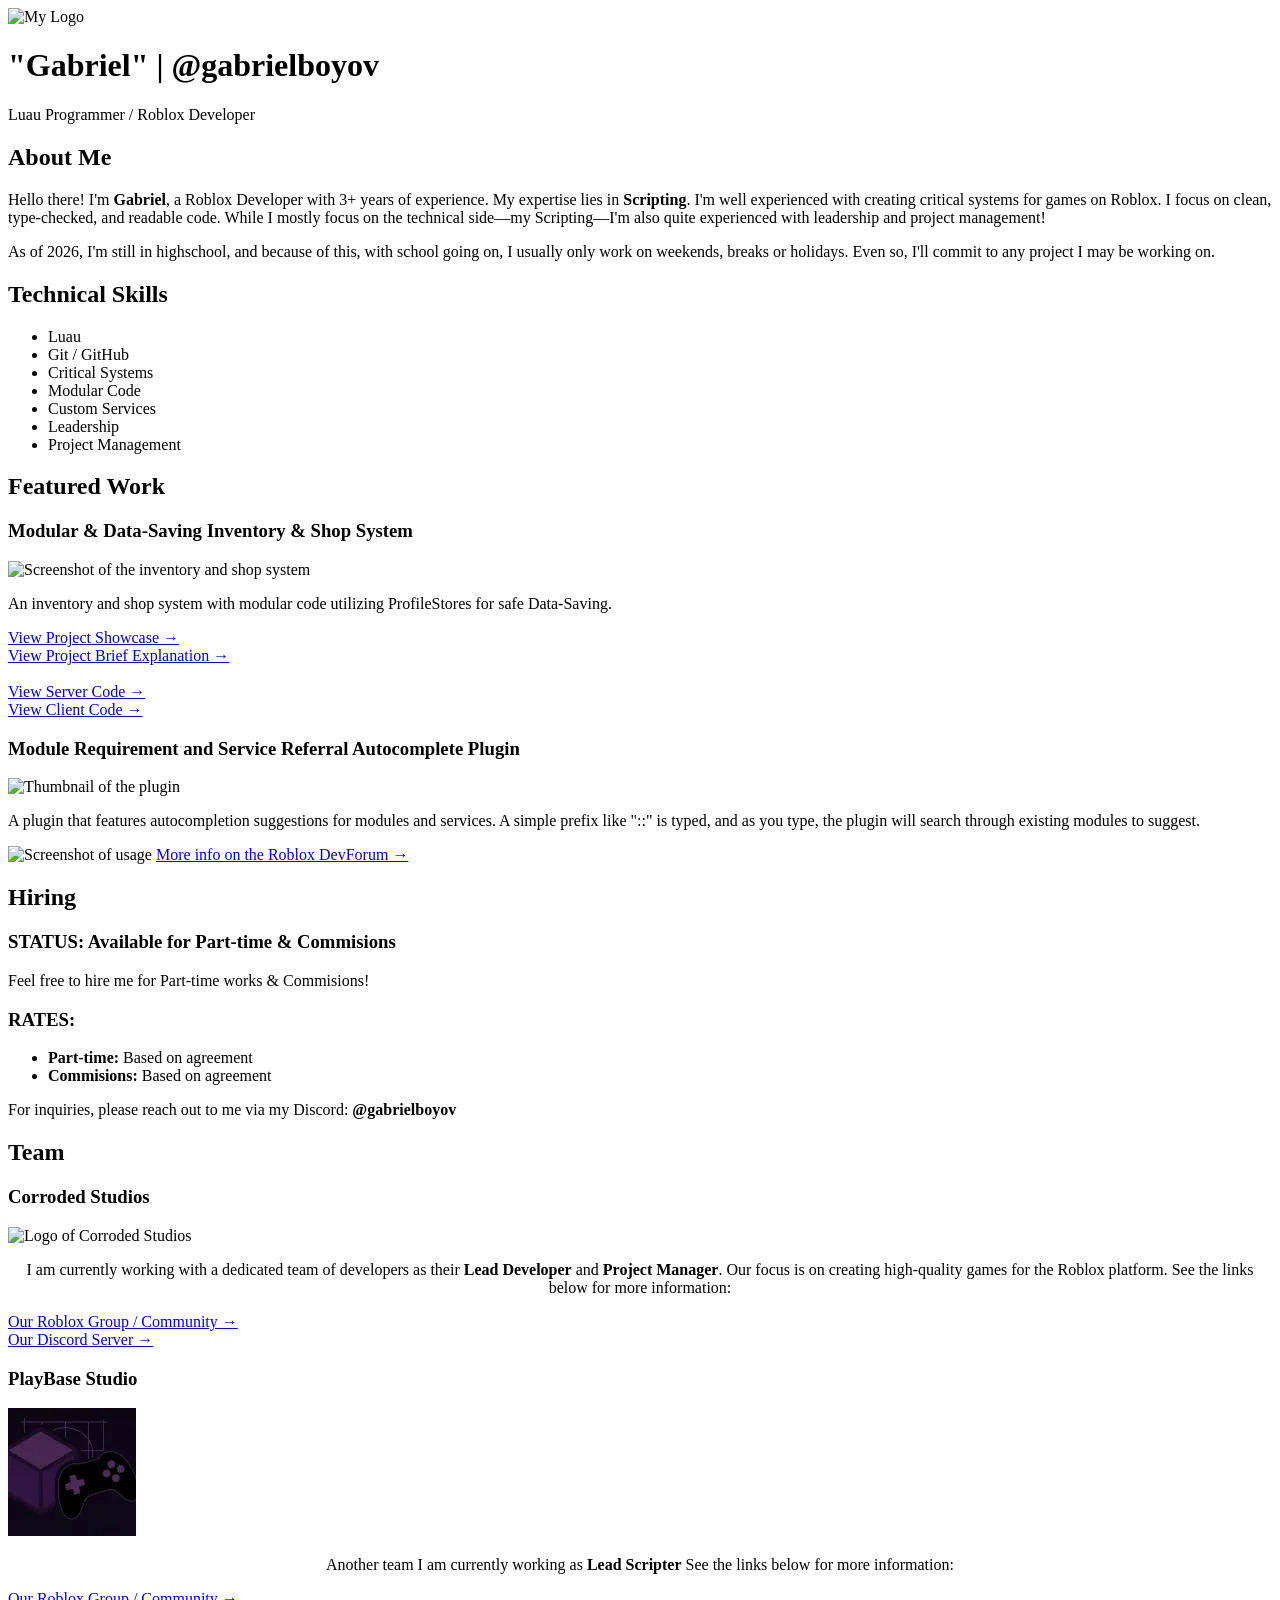
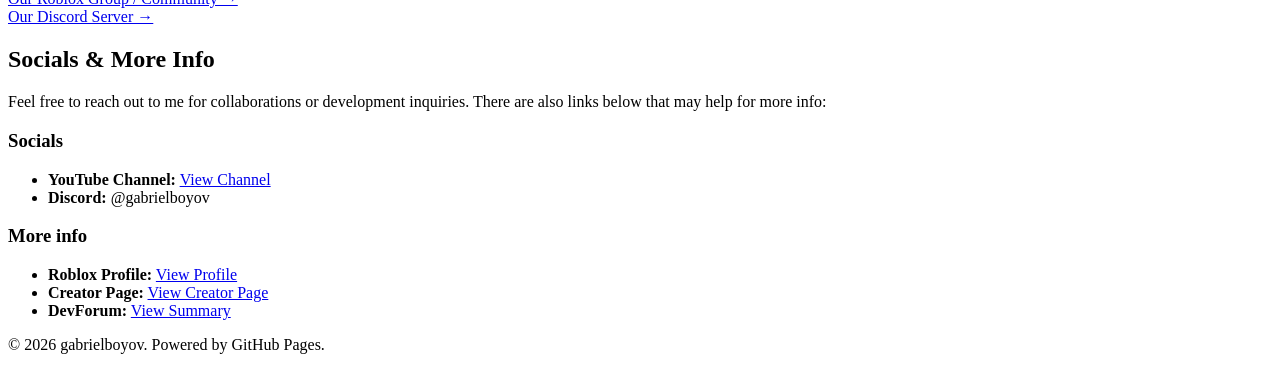
==== index.html @ 378a553a "New team" ====
<!DOCTYPE html>
<html lang="en">
<head>
    <meta charset="UTF-8">
    <meta name="viewport" content="width=device-width, initial-scale=1.0">
    <title>gabrielboyov's Developer Portfolio</title>
    <link rel="stylesheet" href="style.css">
</head>
<body>

    <div class="container">
        <!-- Header Section -->
        <header>
            <img src="images/profilelogo.png" alt="My Logo" class="profile-logo">
            <h1>"Gabriel" | @gabrielboyov</h1>
            <p class="subtitle">Luau Programmer / Roblox Developer</p>
        </header>

        <!-- About Me Section -->
        <section id="about">
            <h2>About Me</h2>
            <p>
                Hello there! I'm <strong>Gabriel</strong>, a Roblox Developer with 3+ years
                of experience. My expertise lies in <strong>Scripting</strong>.
                I'm well experienced with creating critical systems for games on Roblox.
                I focus on clean, type-checked, and readable code. While I mostly focus on the
                technical side—my Scripting—I'm also quite experienced with leadership and
                project management!
            </p>
            <p>
                As of 2026, I'm still in highschool, and because of this, with school going on,
                I usually only work on weekends, breaks or holidays. Even so, I'll commit to any 
                project I may be working on.
            </p>
        </section>

        <!-- Skills Section -->
        <section id="skills">
            <h2>Technical Skills</h2>
            <ul class="skills-list">
                <li>Luau</li>
                <li>Git / GitHub</li>
                <li>Critical Systems</li>
                <li>Modular Code</li>
                <li>Custom Services</li>
                <li>Leadership</li>
                <li>Project Management</li>
            </ul>
        </section>

        <!-- Projects Section -->
        <section id="projects">
            <h2>Featured Work</h2>
            
            <div class="project-card">
                <h3>Modular & Data-Saving Inventory & Shop System</h3>
                <img src="images/project2.png" alt="Screenshot of the inventory and shop system" class="project-image">
                <p>An inventory and shop system with modular code utilizing ProfileStores for safe Data-Saving.</p>
                <a href="https://youtu.be/FL3kBiUuoMg" target="_blank">View Project Showcase →</a><br>
                <a href="https://youtu.be/CKFPhoPI3eU" target="_blank">View Project Brief Explanation →</a><br>
                <br>
                <a href="https://gist.github.com/Gyuu-119/2e256209300c091019c51a81d0d12360" target="_blank">View Server Code →</a><br>
                <a href="https://gist.github.com/Gyuu-119/308173946a6beb6a1565888b86ee616d" target="_blank">View Client Code →</a>
            </div>

            <div class="project-card">
                <h3>Module Requirement and Service Referral Autocomplete Plugin</h3>
                <img src="images/project1.png" alt="Thumbnail of the plugin" class="project-image">
                <p>A plugin that features autocompletion suggestions for modules and services. A simple prefix like "::" is typed, and as you type, the plugin will search through existing modules to suggest.</p>
                <img src="images/project1a.png" alt="Screenshot of usage" class="project-image">
                <a href="https://devforum.roblox.com/t/require-autocomplete-a-module-and-service-referral-autocomplete-plugin/4621627" target="_blank">More info on the Roblox DevForum →</a>
            </div>
        </section>

        <!-- Hiring Section-->
        <section id="hiring" class="hiring">
            <h2>Hiring</h2>
            <h3 class="hire-status">STATUS: Available for Part-time & Commisions</h3>
            <p>
               Feel free to hire me for Part-time works & Commisions!
            </p>
            <h3 class="hire-status">RATES:</h3>
            <ul>
                <li><strong>Part-time:</strong> Based on agreement</li>
                <li><strong>Commisions:</strong> Based on agreement</li>
            </ul>
             <p>
                For inquiries, please reach out to me via my Discord: <strong>@gabrielboyov</strong>
            </p>
        </section>

        <!-- Team Section-->
        <section id="team">
            <h2>Team</h2>
            <h3 class="team-title">Corroded Studios</h3>
            <img src="images/teamlogo.jpg" alt="Logo of Corroded Studios" class="team-logo">
            <p style="text-align: center;">
                I am currently working with a dedicated team of developers as their 
                <strong>Lead Developer</strong> and <strong>Project Manager</strong>.
                Our focus is on creating high-quality games for the Roblox platform.
                See the links below for more information:
            </p>
            <a href="https://www.roblox.com/communities/275804236/Corroded-Studios" target="_blank">Our Roblox Group / Community →</a><br>
            <a href="https://discord.gg/fhT7tpjUdn" target="_blank">Our Discord Server →</a>

            <h3 class="team-title">PlayBase Studio</h3>
            <img src="images/teamlogo1.jpeg" alt="Logo of Corroded Studios" class="team-logo">
            <p style="text-align: center;">
                Another team I am currently working as
                <strong>Lead Scripter</strong>  See the links below for more information:
            </p>
            <a href="https://www.roblox.com/communities/35924038/PlayBase-Development#!/about" target="_blank">Our Roblox Group / Community →</a><br>
            <a href="https://discord.gg/pjjsSjXkNP" target="_blank">Our Discord Server →</a>
        </section>

        <!-- Contact Section -->
        <section id="contact">
            <h2>Socials & More Info</h2>
            <p>Feel free to reach out to me for collaborations or development inquiries. There are also links below that may help for more info:</p>
           
           <h3>Socials</h3>

            <ul>
                <li><strong>YouTube Channel:</strong> <a href="https://www.youtube.com/@gabrielboyov" target="_blank">View Channel</a></li>
                <li><strong>Discord:</strong> @gabrielboyov</li>
            </ul>

            <h3>More info</h3>

            <ul>
                <li><strong>Roblox Profile:</strong> <a href="https://www.roblox.com/users/1255755596/profile" target="_blank">View Profile</a></li>
                <li><strong>Creator Page:</strong> <a href="https://create.roblox.com/talent/creators/1255755596" target="_blank">View Creator Page</a></li>
                <li><strong>DevForum:</strong> <a href="https://devforum.roblox.com/u/gabrielboyov/summary" target="_blank">View Summary</a></li>
             </ul>
        </section>

        <!-- Footer -->
        <footer>
            <p>&copy; 2026 gabrielboyov. Powered by GitHub Pages.</p>
        </footer>
    </div>

</body>
</html>
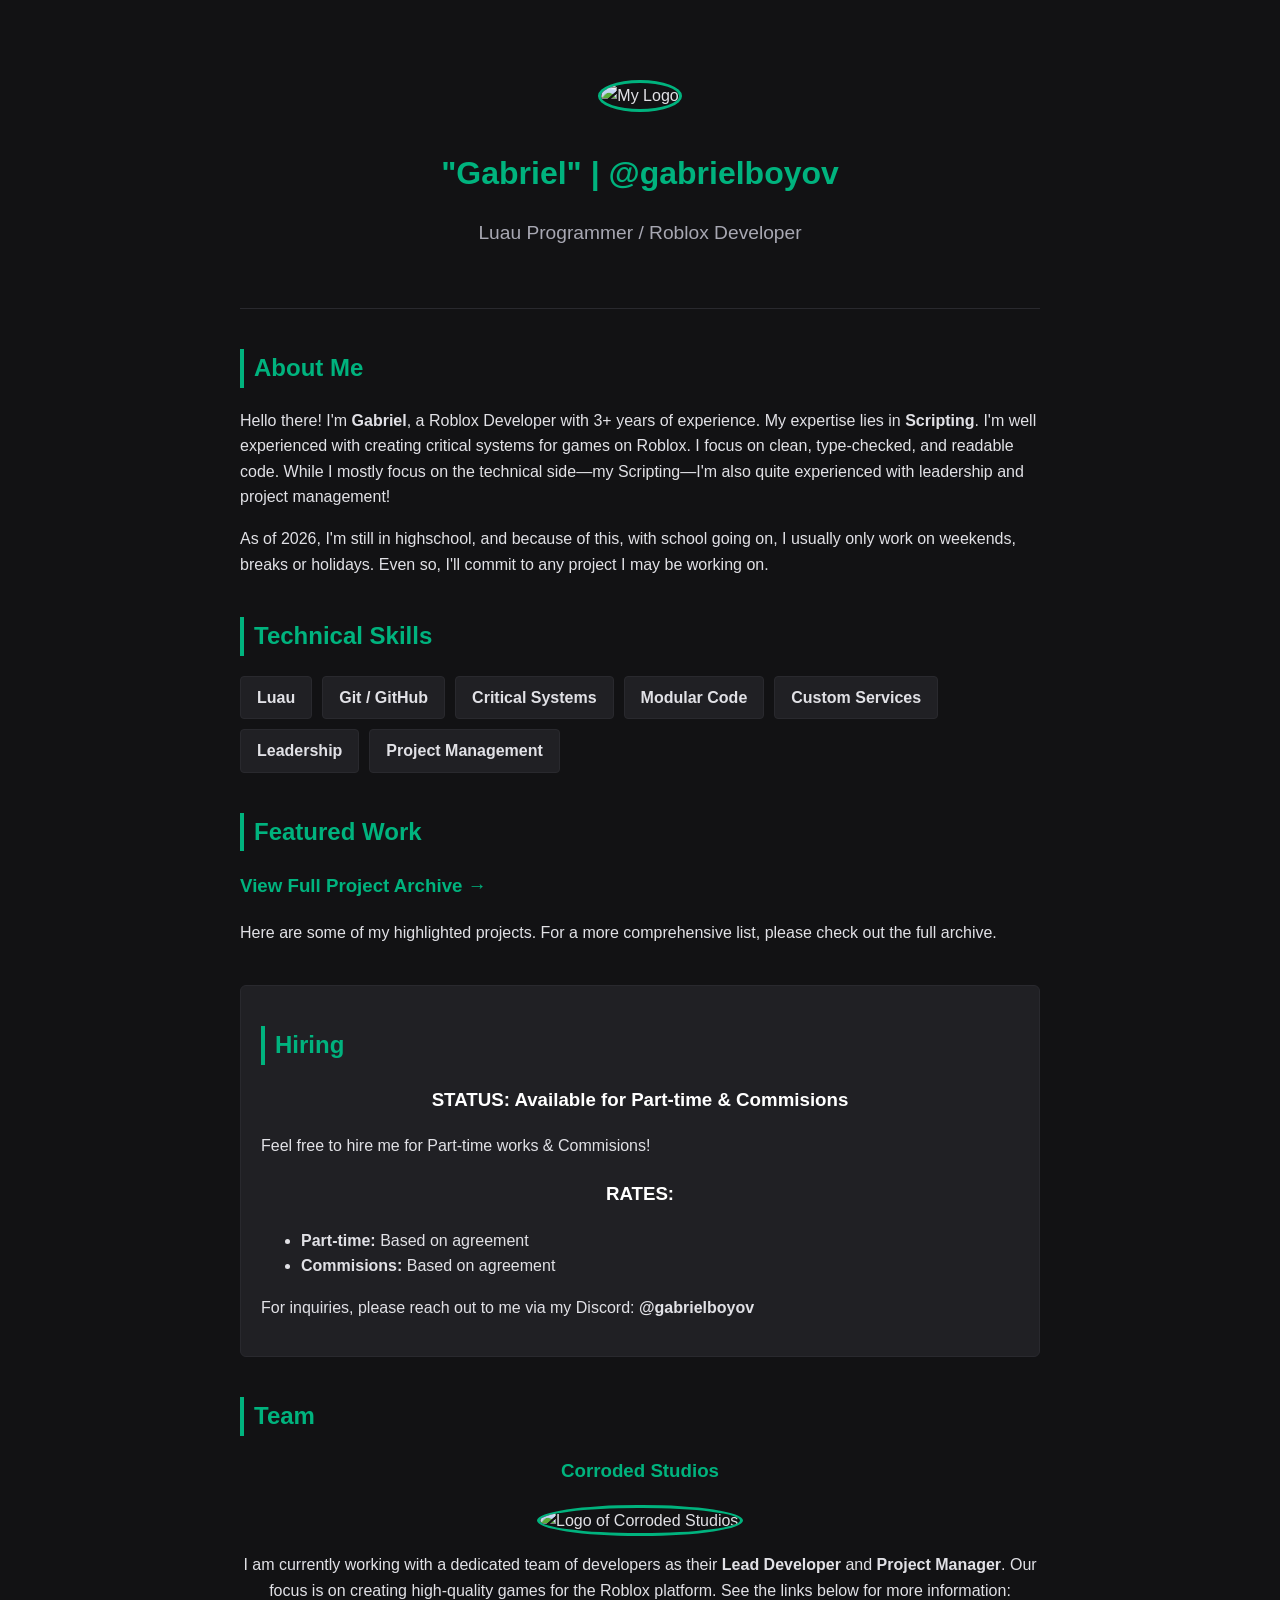
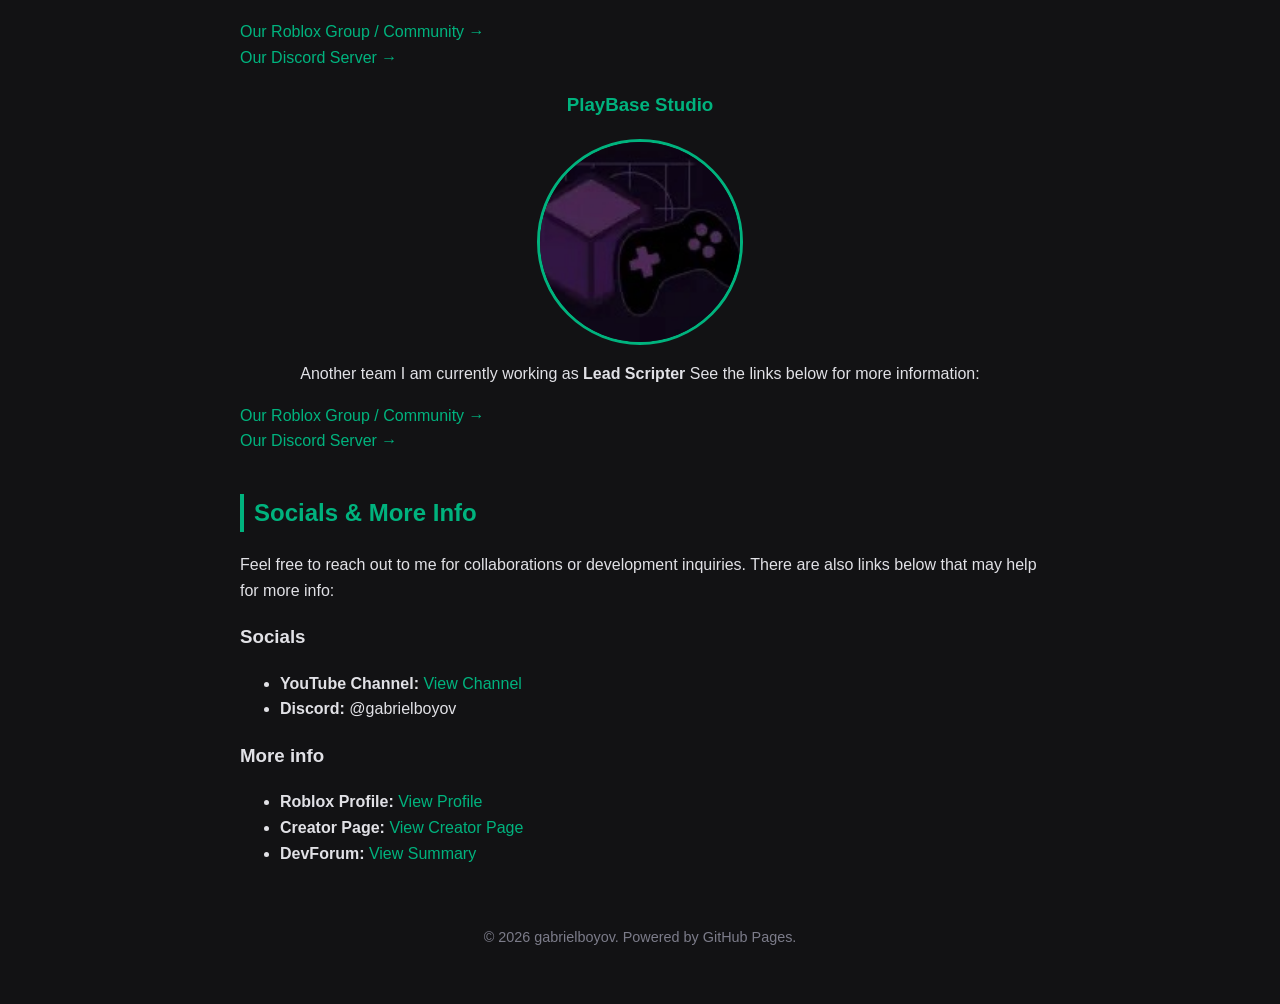
==== commit 31d1ebd9: "Projects Page" ====
--- a/index.html
+++ b/index.html
@@ -4,7 +4,8 @@
     <meta charset="UTF-8">
     <meta name="viewport" content="width=device-width, initial-scale=1.0">
     <title>gabrielboyov's Developer Portfolio</title>
-    <link rel="stylesheet" href="style.css">
+    <link rel="stylesheet" href="styles/base.css">
+    <link rel="stylesheet" href="styles/main.css">
 </head>
 <body>
 
@@ -51,25 +52,9 @@
         <!-- Projects Section -->
         <section id="projects">
             <h2>Featured Work</h2>
-            
-            <div class="project-card">
-                <h3>Modular & Data-Saving Inventory & Shop System</h3>
-                <img src="images/project2.png" alt="Screenshot of the inventory and shop system" class="project-image">
-                <p>An inventory and shop system with modular code utilizing ProfileStores for safe Data-Saving.</p>
-                <a href="https://youtu.be/FL3kBiUuoMg" target="_blank">View Project Showcase →</a><br>
-                <a href="https://youtu.be/CKFPhoPI3eU" target="_blank">View Project Brief Explanation →</a><br>
-                <br>
-                <a href="https://gist.github.com/Gyuu-119/2e256209300c091019c51a81d0d12360" target="_blank">View Server Code →</a><br>
-                <a href="https://gist.github.com/Gyuu-119/308173946a6beb6a1565888b86ee616d" target="_blank">View Client Code →</a>
-            </div>
 
-            <div class="project-card">
-                <h3>Module Requirement and Service Referral Autocomplete Plugin</h3>
-                <img src="images/project1.png" alt="Thumbnail of the plugin" class="project-image">
-                <p>A plugin that features autocompletion suggestions for modules and services. A simple prefix like "::" is typed, and as you type, the plugin will search through existing modules to suggest.</p>
-                <img src="images/project1a.png" alt="Screenshot of usage" class="project-image">
-                <a href="https://devforum.roblox.com/t/require-autocomplete-a-module-and-service-referral-autocomplete-plugin/4621627" target="_blank">More info on the Roblox DevForum →</a>
-            </div>
+            <h3><a href="projects.html">View Full Project Archive →</a></h3>
+            <p>Here are some of my highlighted projects. For a more comprehensive list, please check out the full archive.</p>
         </section>
 
         <!-- Hiring Section-->
--- a/styles/base.css
+++ b/styles/base.css
@@ -0,0 +1,74 @@
+/* ==========================================================================
+   BASE STYLESHEET COMMON FOR ALL PAGES
+   ========================================================================== */
+
+/* =========
+   ELEMENTS
+   ========= */
+
+body {
+    font-family: 'Segoe UI', Tahoma, Geneva, Verdana, sans-serif;
+    background-color: #121214;
+    color: #e1e1e6;
+    margin: 0;
+    padding: 0;
+    line-height: 1.6;
+}
+
+header {
+    text-align: center;
+    padding: 40px 0;
+    border-bottom: 1px solid #29292e;
+}
+
+h1 {
+    color: #00b37e; /* Sleek green accent */
+    margin-bottom: 10px;
+}
+
+h2 {
+    color: #00b37e;
+    border-left: 4px solid #00b37e;
+    padding-left: 10px;
+    margin-bottom: 20px;
+}
+
+a {
+    color: #00b37e;
+    text-decoration: none;
+}
+
+section {
+    margin: 40px 0;
+}
+
+
+footer {
+    text-align: center;
+    margin-top: 60px;
+    color: #7c7c8a;
+    font-size: 0.9rem;
+}
+
+/* =========
+   CLASSES
+   ========= */
+
+.container {
+    max-width: 800px;
+    margin: 0 auto;
+    padding: 40px 20px;
+}
+
+.subtitle {
+    color: #a8a8b3;
+    font-size: 1.2rem;
+}
+
+/* =========
+   STATES
+   ========= */
+
+a:hover {
+    text-decoration: underline;
+}
--- a/styles/main.css
+++ b/styles/main.css
@@ -0,0 +1,86 @@
+.skills-list {
+    display: flex;
+    flex-wrap: wrap;
+    gap: 10px;
+    list-style: none;
+    padding: 0;
+}
+
+.skills-list li {
+    background-color: #202024;
+    padding: 8px 16px;
+    border-radius: 4px;
+    font-weight: bold;
+    border: 1px solid #29292e;
+}
+
+.project-card {
+    background-color: #202024;
+    border: 1px solid #29292e;
+    padding: 20px;
+    border-radius: 6px;
+    margin-bottom: 20px;
+}
+
+.project-card h3 {
+    margin-top: 0;
+    color: #ffffff;
+}
+
+.project-image {
+    width: 100%;
+    max-height: 350px;
+    object-fit: cover;
+    border-radius: 4px;
+    margin-bottom: 15px;
+}
+
+.hire-status {
+    text-align: center;
+    color: #ffffff;
+    margin-top: 20px;
+}
+
+.hiring {
+    background-color: #202024;
+    border: 1px solid #29292e;
+    padding: 20px;
+    border-radius: 6px;
+    margin-bottom: 20px;
+}
+
+.team-logo {
+    display: block;
+    margin-left: auto;
+    margin-right: auto;
+
+    width: 25%;
+    height: auto;
+    object-fit: cover;
+    border-radius: 50%;
+    border: 3px solid #00b37e;
+    margin-bottom: 15px;
+}
+
+.team-title {
+    text-align: center;
+    color: #00b37e;
+    margin-top: 20px;
+}
+
+.profile-logo {
+    width: 120px;          /* Controls how wide the logo is */
+    height: 120px;         /* Keeps it a perfect square so it rounds evenly */
+    object-fit: cover;     /* Prevents your image from stretching out of shape */
+    border-radius: 50%;    /* Turns the square image into a perfect circle */
+    border: 3px solid #00b37e; /* Adds a clean border matching your accent color */
+    margin-bottom: 15px;   /* Pushes your name down slightly so it's not crowded */
+}
+
+.video-embed {
+    margin-top: 20px;
+    margin-bottom: 20px;
+    margin-left: auto;
+    margin-right: auto;
+    display: block;
+}
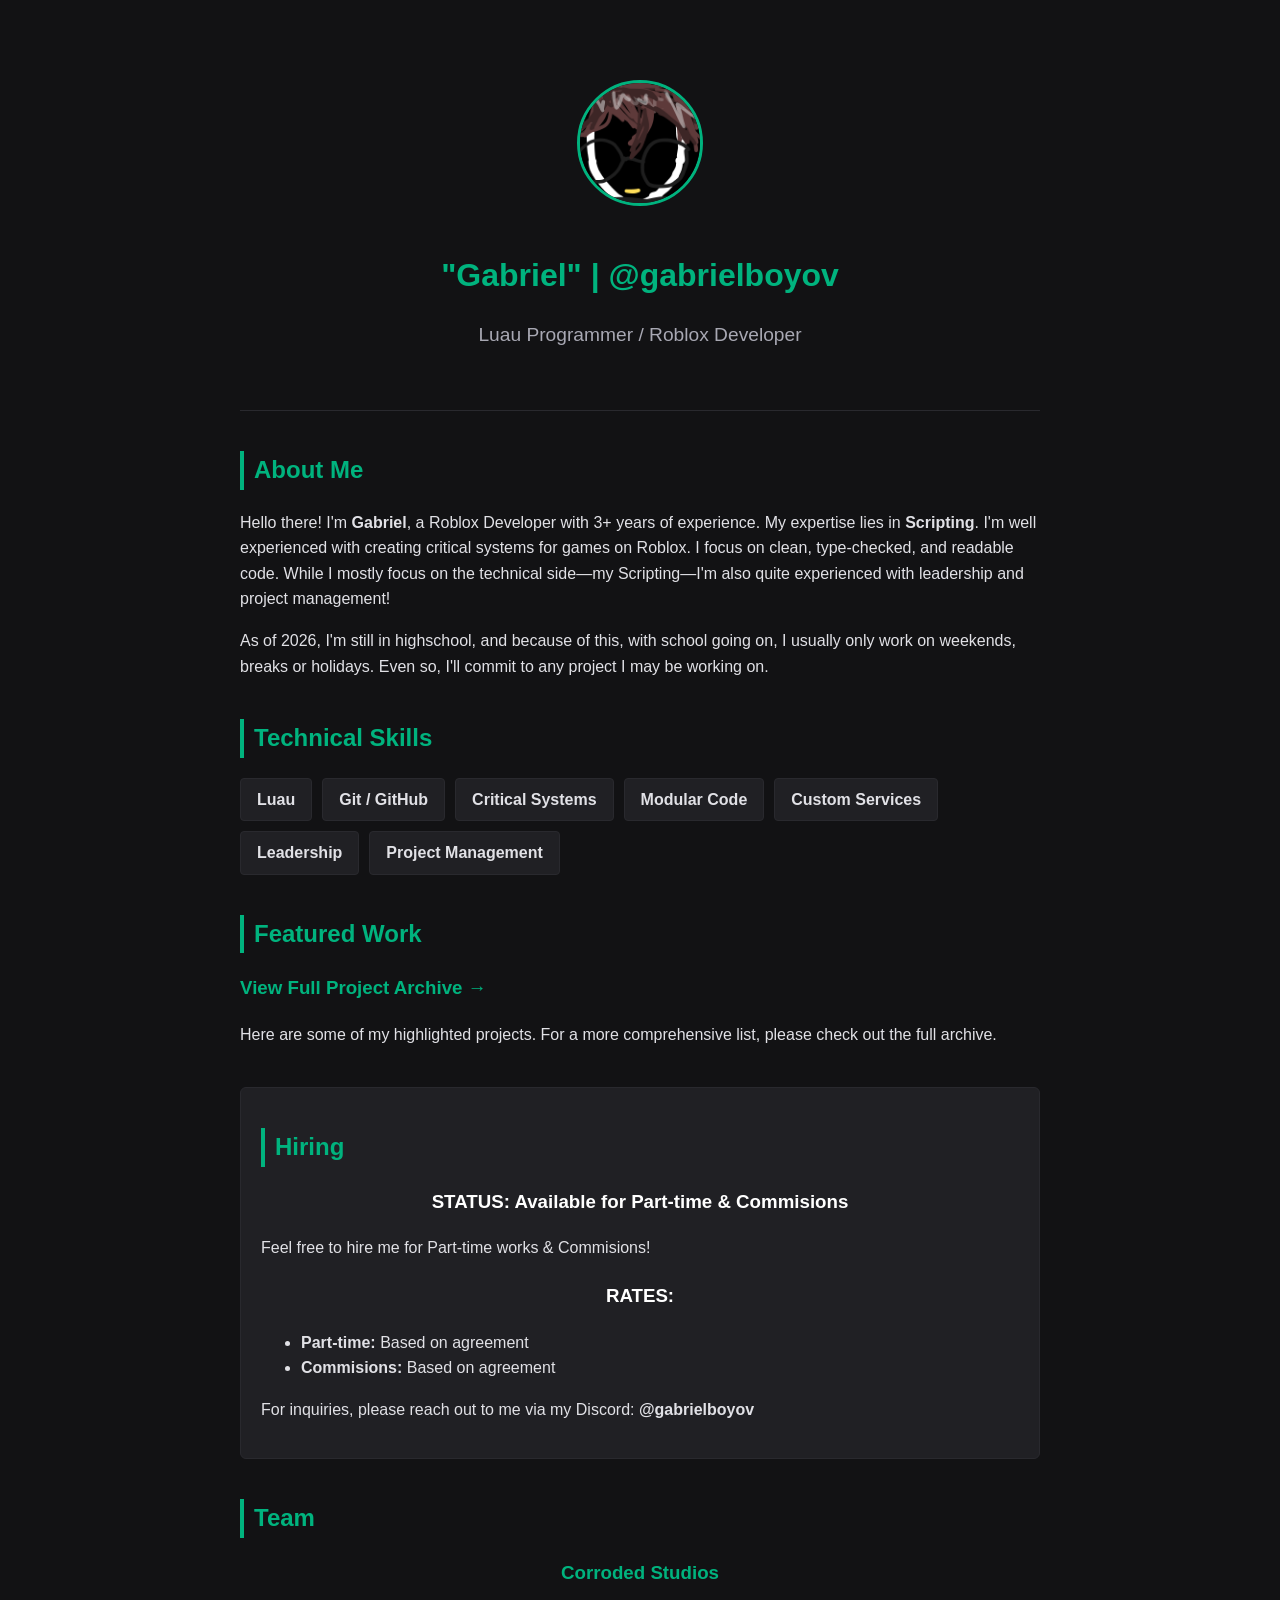
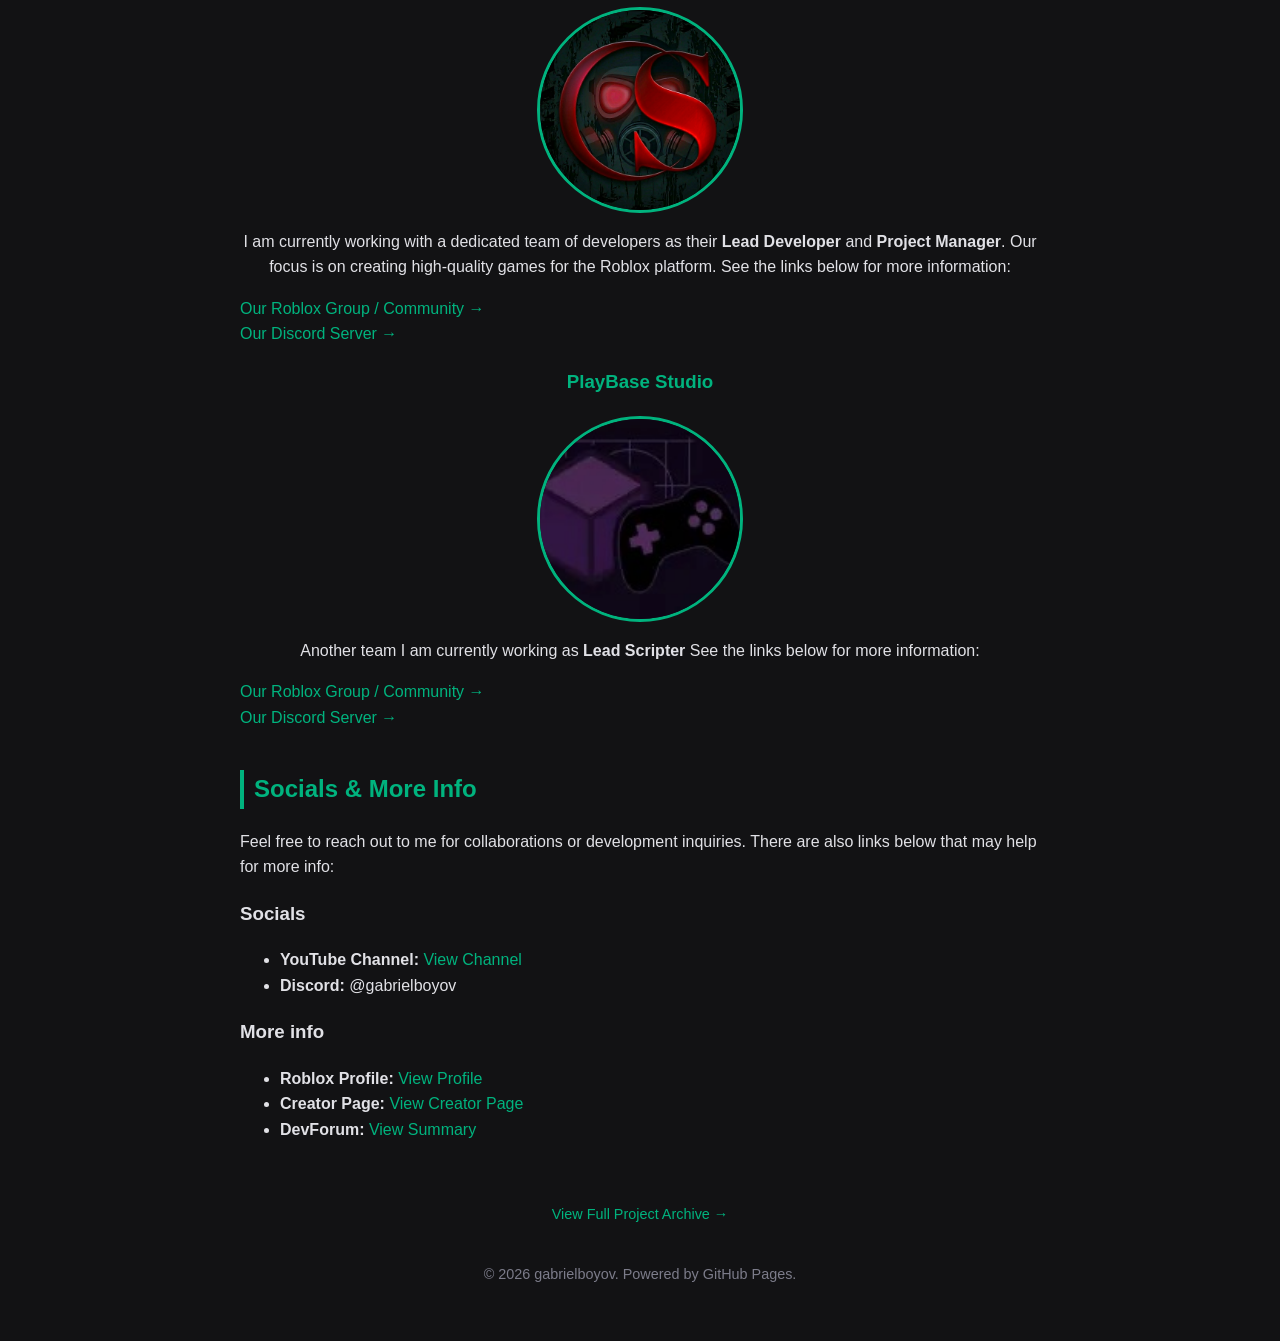
==== commit 17d18070: "Projects Page" ====
--- a/index.html
+++ b/index.html
@@ -12,7 +12,7 @@
     <div class="container">
         <!-- Header Section -->
         <header>
-            <img src="images/profilelogo.png" alt="My Logo" class="profile-logo">
+            <img src="images/index/profilelogo.png" alt="My Logo" class="profile-logo">
             <h1>"Gabriel" | @gabrielboyov</h1>
             <p class="subtitle">Luau Programmer / Roblox Developer</p>
         </header>
@@ -78,7 +78,7 @@
         <section id="team">
             <h2>Team</h2>
             <h3 class="team-title">Corroded Studios</h3>
-            <img src="images/teamlogo.jpg" alt="Logo of Corroded Studios" class="team-logo">
+            <img src="images/index/teamlogo.jpg" alt="Logo of Corroded Studios" class="team-logo">
             <p style="text-align: center;">
                 I am currently working with a dedicated team of developers as their 
                 <strong>Lead Developer</strong> and <strong>Project Manager</strong>.
@@ -89,7 +89,7 @@
             <a href="https://discord.gg/fhT7tpjUdn" target="_blank">Our Discord Server →</a>
 
             <h3 class="team-title">PlayBase Studio</h3>
-            <img src="images/teamlogo1.jpeg" alt="Logo of Corroded Studios" class="team-logo">
+            <img src="images/index/teamlogo1.jpeg" alt="Logo of Corroded Studios" class="team-logo">
             <p style="text-align: center;">
                 Another team I am currently working as
                 <strong>Lead Scripter</strong>  See the links below for more information:
@@ -121,6 +121,8 @@
 
         <!-- Footer -->
         <footer>
+            <a href="projects.html">View Full Project Archive →</a>
+             <br><br>
             <p>&copy; 2026 gabrielboyov. Powered by GitHub Pages.</p>
         </footer>
     </div>
--- a/styles/base.css
+++ b/styles/base.css
@@ -65,6 +65,27 @@
     font-size: 1.2rem;
 }
 
+/* Container to make sure the embedded code behaves nicely */
+.gist {
+    width: 100%;
+    max-height: 500px; /* Limits the height so it doesn't stretch forever */
+    overflow-y: auto;  /* Adds a smooth scrollbar inside the card if code is long */
+    border-radius: 6px;
+    border: 1px solid #29292e;
+    margin-top: 15px;
+}
+
+/* Styles the custom code box container */
+.code-window {
+    background-color: #1a1a1e !important; /* Forces dark background matching your sidebar */
+    border: 1px solid #29292e;
+    border-radius: 6px;
+    padding: 15px;
+    max-height: 400px; /* Gives it a neat bounding box */
+    overflow: auto; /* Enables vertical and horizontal scrollbars automatically */
+    font-size: 0.9rem;
+}
+
 /* =========
    STATES
    ========= */
@@ -72,3 +93,10 @@
 a:hover {
     text-decoration: underline;
 }
+
+/* =========
+   IMPORTS
+   =========
+*/
+
+@import url('https://cdn.jsdelivr.net/gh/claudiomancuso/gist-dark-theme@master/gist-dark-theme.css');
--- a/styles/main.css
+++ b/styles/main.css
@@ -14,26 +14,7 @@
     border: 1px solid #29292e;
 }
 
-.project-card {
-    background-color: #202024;
-    border: 1px solid #29292e;
-    padding: 20px;
-    border-radius: 6px;
-    margin-bottom: 20px;
-}
 
-.project-card h3 {
-    margin-top: 0;
-    color: #ffffff;
-}
-
-.project-image {
-    width: 100%;
-    max-height: 350px;
-    object-fit: cover;
-    border-radius: 4px;
-    margin-bottom: 15px;
-}
 
 .hire-status {
     text-align: center;
@@ -77,10 +58,3 @@
     margin-bottom: 15px;   /* Pushes your name down slightly so it's not crowded */
 }
 
-.video-embed {
-    margin-top: 20px;
-    margin-bottom: 20px;
-    margin-left: auto;
-    margin-right: auto;
-    display: block;
-}
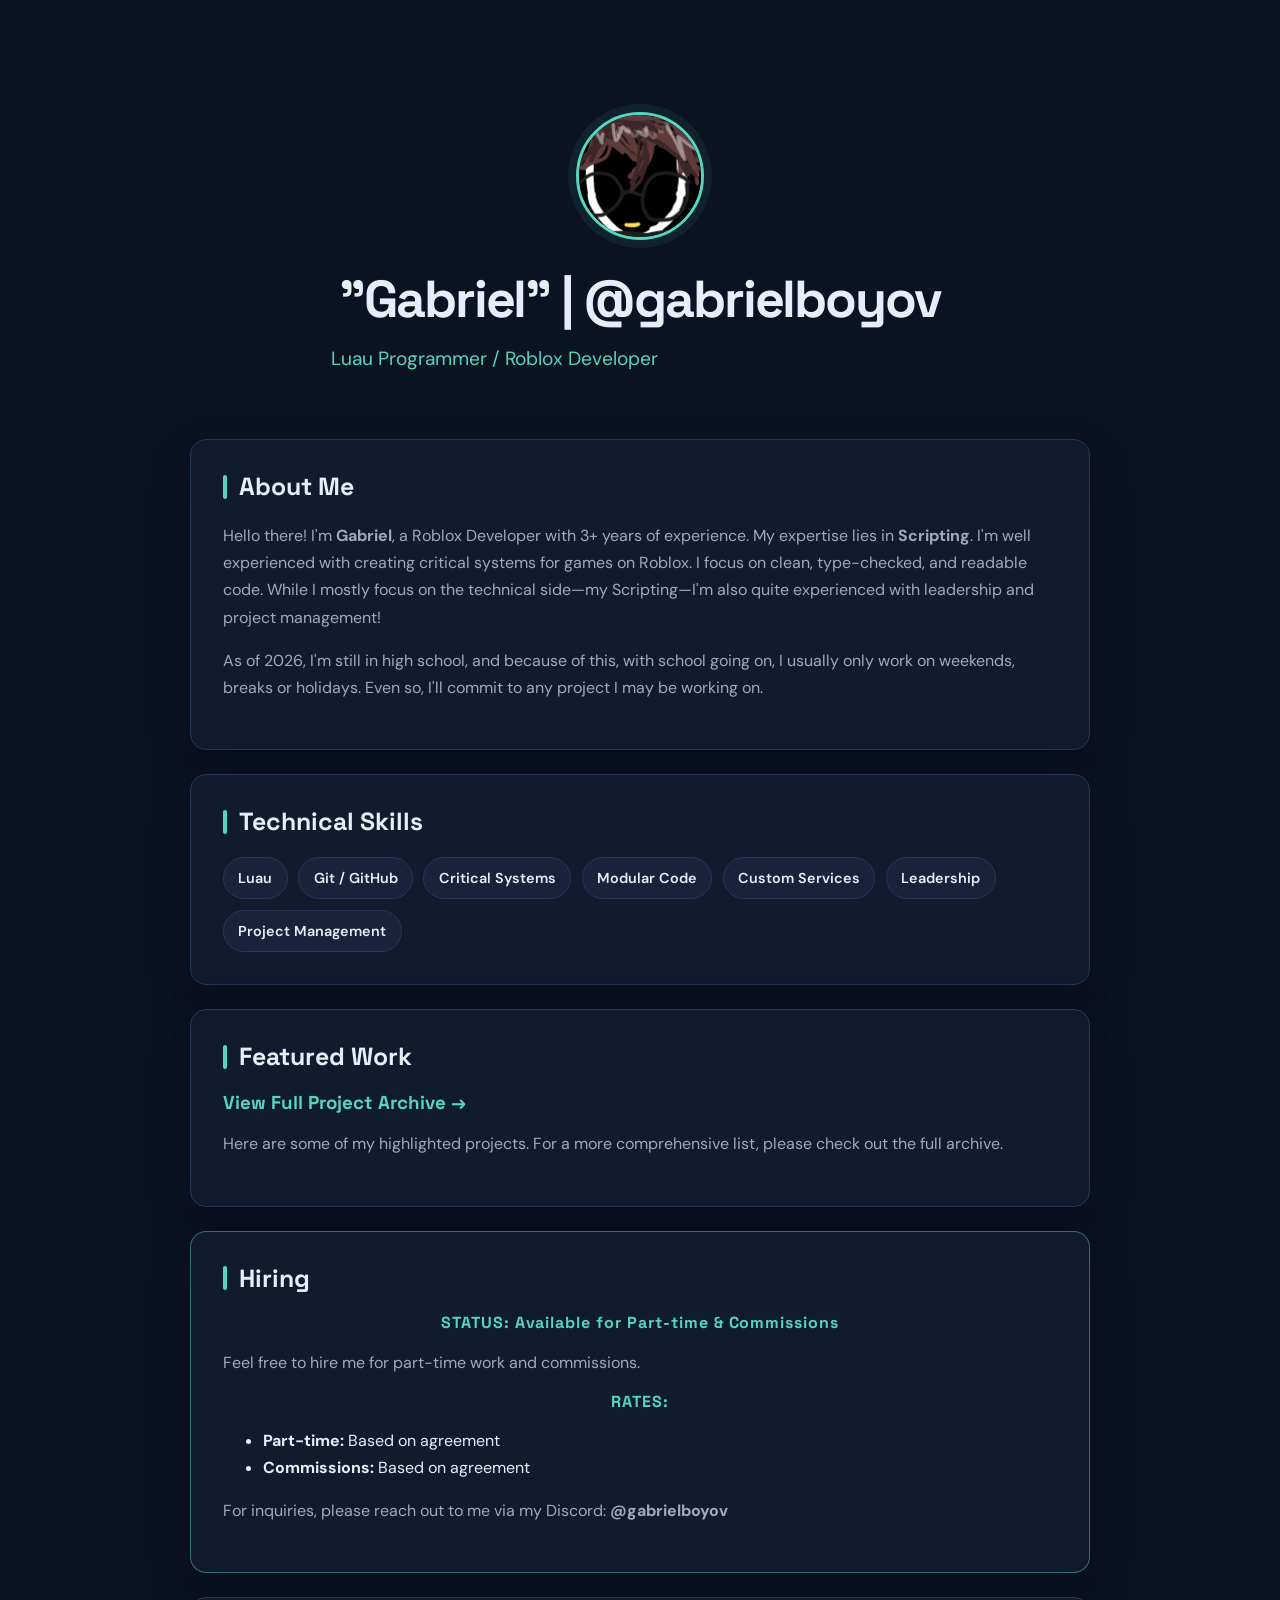
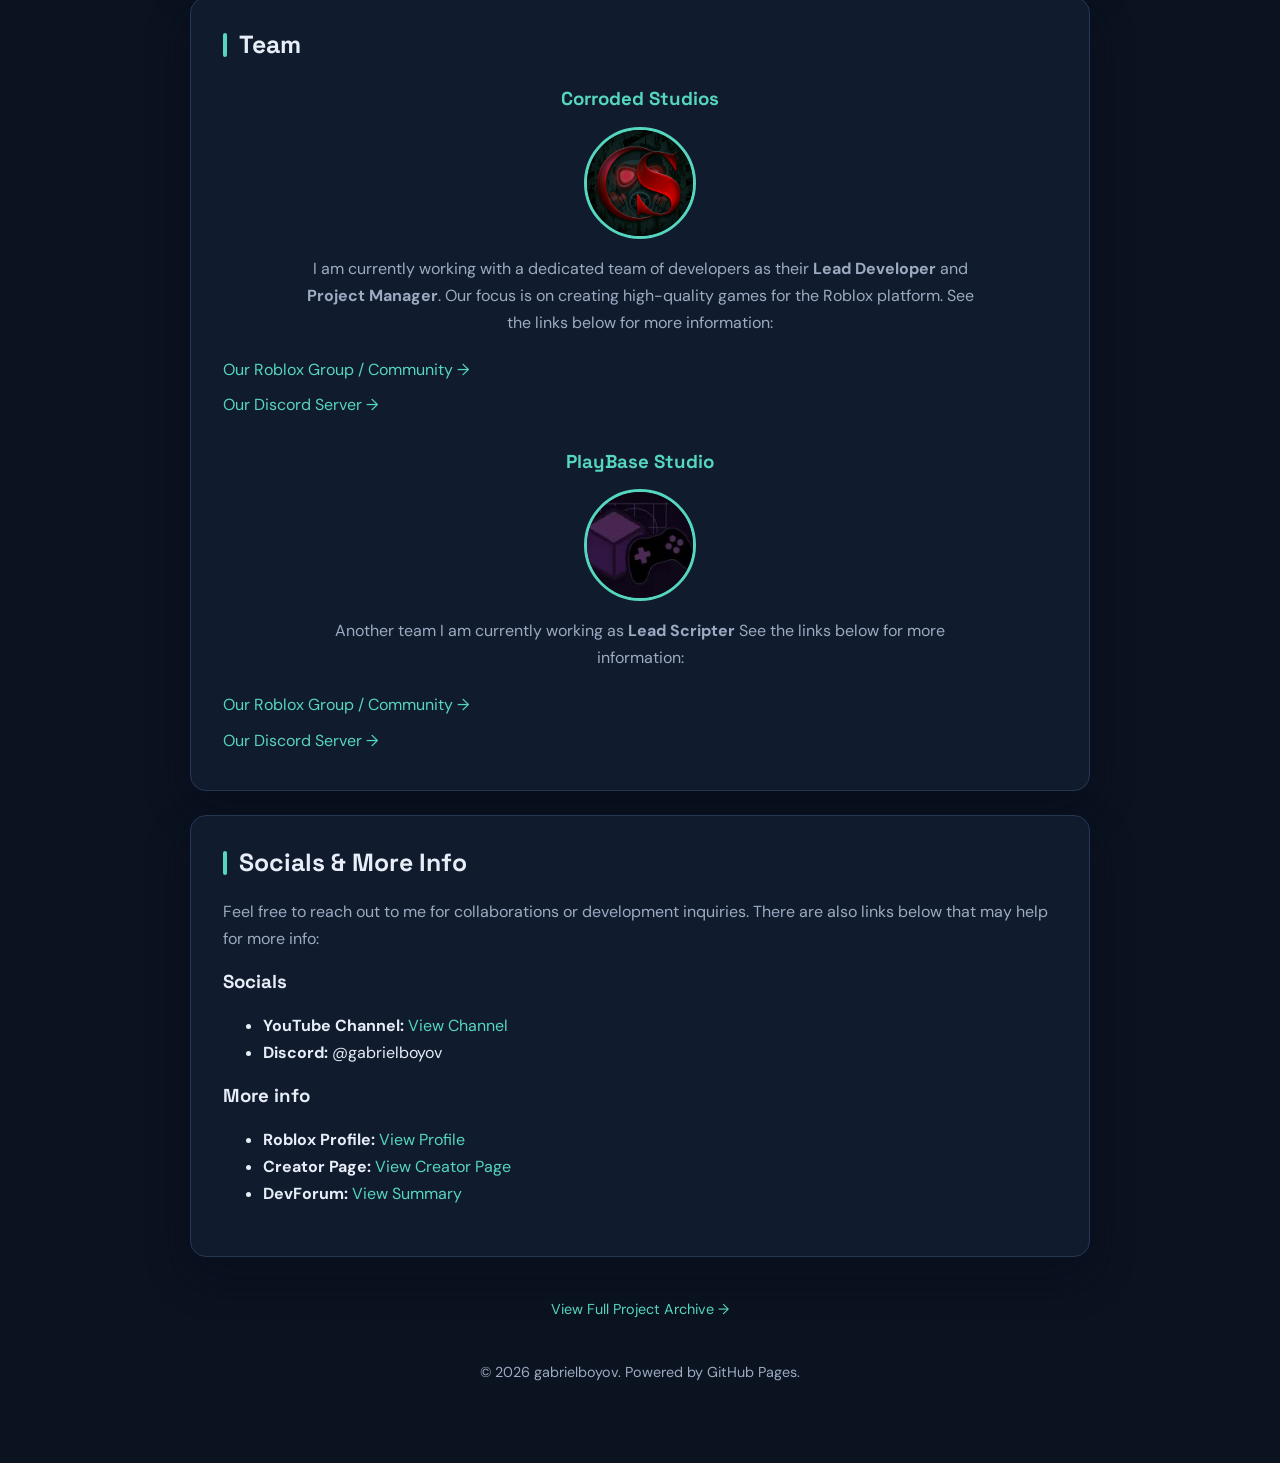
==== commit c32a8c56: "Refresh portfolio theme and organize project archive Modernize the site styling, fix broken project " ====
--- a/index.html
+++ b/index.html
@@ -12,7 +12,7 @@
     <div class="container">
         <!-- Header Section -->
         <header>
-            <img src="images/index/profilelogo.png" alt="My Logo" class="profile-logo">
+            <img src="images/index/profilelogo.png" alt="Gabriel's profile logo" class="profile-logo">
             <h1>"Gabriel" | @gabrielboyov</h1>
             <p class="subtitle">Luau Programmer / Roblox Developer</p>
         </header>
@@ -29,7 +29,7 @@
                 project management!
             </p>
             <p>
-                As of 2026, I'm still in highschool, and because of this, with school going on,
+                As of 2026, I'm still in high school, and because of this, with school going on,
                 I usually only work on weekends, breaks or holidays. Even so, I'll commit to any 
                 project I may be working on.
             </p>
@@ -60,14 +60,14 @@
         <!-- Hiring Section-->
         <section id="hiring" class="hiring">
             <h2>Hiring</h2>
-            <h3 class="hire-status">STATUS: Available for Part-time & Commisions</h3>
+            <h3 class="hire-status">STATUS: Available for Part-time &amp; Commissions</h3>
             <p>
-               Feel free to hire me for Part-time works & Commisions!
+               Feel free to hire me for part-time work and commissions.
             </p>
             <h3 class="hire-status">RATES:</h3>
             <ul>
                 <li><strong>Part-time:</strong> Based on agreement</li>
-                <li><strong>Commisions:</strong> Based on agreement</li>
+                <li><strong>Commissions:</strong> Based on agreement</li>
             </ul>
              <p>
                 For inquiries, please reach out to me via my Discord: <strong>@gabrielboyov</strong>
@@ -79,23 +79,23 @@
             <h2>Team</h2>
             <h3 class="team-title">Corroded Studios</h3>
             <img src="images/index/teamlogo.jpg" alt="Logo of Corroded Studios" class="team-logo">
-            <p style="text-align: center;">
+            <p>
                 I am currently working with a dedicated team of developers as their 
                 <strong>Lead Developer</strong> and <strong>Project Manager</strong>.
                 Our focus is on creating high-quality games for the Roblox platform.
                 See the links below for more information:
             </p>
-            <a href="https://www.roblox.com/communities/275804236/Corroded-Studios" target="_blank">Our Roblox Group / Community →</a><br>
-            <a href="https://discord.gg/fhT7tpjUdn" target="_blank">Our Discord Server →</a>
+            <a href="https://www.roblox.com/communities/275804236/Corroded-Studios" target="_blank" rel="noopener noreferrer">Our Roblox Group / Community →</a><br>
+            <a href="https://discord.gg/fhT7tpjUdn" target="_blank" rel="noopener noreferrer">Our Discord Server →</a>
 
             <h3 class="team-title">PlayBase Studio</h3>
-            <img src="images/index/teamlogo1.jpeg" alt="Logo of Corroded Studios" class="team-logo">
-            <p style="text-align: center;">
+            <img src="images/index/teamlogo1.jpeg" alt="Logo of PlayBase Studio" class="team-logo">
+            <p>
                 Another team I am currently working as
                 <strong>Lead Scripter</strong>  See the links below for more information:
             </p>
-            <a href="https://www.roblox.com/communities/35924038/PlayBase-Development#!/about" target="_blank">Our Roblox Group / Community →</a><br>
-            <a href="https://discord.gg/pjjsSjXkNP" target="_blank">Our Discord Server →</a>
+            <a href="https://www.roblox.com/communities/35924038/PlayBase-Development#!/about" target="_blank" rel="noopener noreferrer">Our Roblox Group / Community →</a><br>
+            <a href="https://discord.gg/pjjsSjXkNP" target="_blank" rel="noopener noreferrer">Our Discord Server →</a>
         </section>
 
         <!-- Contact Section -->
@@ -106,16 +106,16 @@
            <h3>Socials</h3>
 
             <ul>
-                <li><strong>YouTube Channel:</strong> <a href="https://www.youtube.com/@gabrielboyov" target="_blank">View Channel</a></li>
+                <li><strong>YouTube Channel:</strong> <a href="https://www.youtube.com/@gabrielboyov" target="_blank" rel="noopener noreferrer">View Channel</a></li>
                 <li><strong>Discord:</strong> @gabrielboyov</li>
             </ul>
 
             <h3>More info</h3>
 
             <ul>
-                <li><strong>Roblox Profile:</strong> <a href="https://www.roblox.com/users/1255755596/profile" target="_blank">View Profile</a></li>
-                <li><strong>Creator Page:</strong> <a href="https://create.roblox.com/talent/creators/1255755596" target="_blank">View Creator Page</a></li>
-                <li><strong>DevForum:</strong> <a href="https://devforum.roblox.com/u/gabrielboyov/summary" target="_blank">View Summary</a></li>
+                <li><strong>Roblox Profile:</strong> <a href="https://www.roblox.com/users/1255755596/profile" target="_blank" rel="noopener noreferrer">View Profile</a></li>
+                <li><strong>Creator Page:</strong> <a href="https://create.roblox.com/talent/creators/1255755596" target="_blank" rel="noopener noreferrer">View Creator Page</a></li>
+                <li><strong>DevForum:</strong> <a href="https://devforum.roblox.com/u/gabrielboyov/summary" target="_blank" rel="noopener noreferrer">View Summary</a></li>
              </ul>
         </section>
 
--- a/styles/base.css
+++ b/styles/base.css
@@ -1,102 +1,127 @@
-/* ==========================================================================
-   BASE STYLESHEET COMMON FOR ALL PAGES
-   ========================================================================== */
+@import url('https://fonts.googleapis.com/css2?family=DM+Sans:wght@400;500;600;700&family=Space+Grotesk:wght@500;600;700&display=swap');
 
-/* =========
-   ELEMENTS
-   ========= */
+:root {
+    color-scheme: dark;
+    --background: #0b1220;
+    --surface: #111b2e;
+    --surface-raised: #16233a;
+    --border: #263754;
+    --text: #e8eef8;
+    --muted: #9cabc2;
+    --accent: #55d6be;
+    --accent-strong: #2cbca4;
+    --focus: #9cf2e1;
+    --shadow: 0 18px 45px rgba(2, 8, 23, 0.28);
+}
+
+* {
+    box-sizing: border-box;
+}
+
+html {
+    scroll-behavior: smooth;
+}
 
 body {
-    font-family: 'Segoe UI', Tahoma, Geneva, Verdana, sans-serif;
-    background-color: #121214;
-    color: #e1e1e6;
+    background: var(--background);
+    color: var(--text);
+    font-family: 'DM Sans', -apple-system, BlinkMacSystemFont, 'Segoe UI', sans-serif;
+    line-height: 1.7;
     margin: 0;
-    padding: 0;
-    line-height: 1.6;
 }
 
-header {
-    text-align: center;
-    padding: 40px 0;
-    border-bottom: 1px solid #29292e;
+h1,
+h2,
+h3,
+h4 {
+    font-family: 'Space Grotesk', sans-serif;
+    line-height: 1.2;
 }
 
 h1 {
-    color: #00b37e; /* Sleek green accent */
-    margin-bottom: 10px;
+    color: var(--text);
+    font-size: clamp(2rem, 5vw, 3.25rem);
+    letter-spacing: -0.04em;
+    margin: 0 0 0.75rem;
 }
 
 h2 {
-    color: #00b37e;
-    border-left: 4px solid #00b37e;
-    padding-left: 10px;
-    margin-bottom: 20px;
+    align-items: center;
+    display: flex;
+    gap: 0.75rem;
+    font-size: 1.55rem;
+    margin: 0 0 1.25rem;
+}
+
+h2::before {
+    background: var(--accent);
+    border-radius: 2px;
+    content: '';
+    height: 1.5rem;
+    width: 4px;
+}
+
+h3 {
+    color: var(--text);
 }
 
 a {
-    color: #00b37e;
+    color: var(--accent);
     text-decoration: none;
+    transition: color 160ms ease, opacity 160ms ease;
+}
+
+a:hover {
+    color: var(--focus);
+}
+
+a:focus-visible,
+button:focus-visible {
+    outline: 3px solid var(--focus);
+    outline-offset: 3px;
 }
 
 section {
-    margin: 40px 0;
+    background: var(--surface);
+    border: 1px solid var(--border);
+    border-radius: 16px;
+    box-shadow: var(--shadow);
+    margin: 1.5rem 0;
+    padding: clamp(1.25rem, 3vw, 2rem);
 }
 
-
 footer {
+    color: var(--muted);
+    font-size: 0.9rem;
+    padding: 1rem 0 2rem;
     text-align: center;
-    margin-top: 60px;
-    color: #7c7c8a;
-    font-size: 0.9rem;
 }
 
-/* =========
-   CLASSES
-   ========= */
-
 .container {
-    max-width: 800px;
     margin: 0 auto;
-    padding: 40px 20px;
+    max-width: 980px;
+    padding: 2rem clamp(1rem, 4vw, 2.5rem);
 }
 
 .subtitle {
-    color: #a8a8b3;
-    font-size: 1.2rem;
+    color: var(--accent);
+    font-size: clamp(1rem, 2vw, 1.2rem);
+    margin: 0;
 }
 
-/* Container to make sure the embedded code behaves nicely */
-.gist {
-    width: 100%;
-    max-height: 500px; /* Limits the height so it doesn't stretch forever */
-    overflow-y: auto;  /* Adds a smooth scrollbar inside the card if code is long */
-    border-radius: 6px;
-    border: 1px solid #29292e;
-    margin-top: 15px;
+.code-window {
+    background: #0a1020 !important;
+    border: 1px solid var(--border);
+    border-radius: 10px;
+    font-size: 0.88rem;
+    line-height: 1.6;
+    max-height: 400px;
+    overflow: auto;
+    padding: 1rem;
 }
 
-/* Styles the custom code box container */
-.code-window {
-    background-color: #1a1a1e !important; /* Forces dark background matching your sidebar */
-    border: 1px solid #29292e;
-    border-radius: 6px;
-    padding: 15px;
-    max-height: 400px; /* Gives it a neat bounding box */
-    overflow: auto; /* Enables vertical and horizontal scrollbars automatically */
-    font-size: 0.9rem;
+hr {
+    border: 0;
+    border-top: 1px solid var(--border);
+    margin: 2rem 0;
 }
-
-/* =========
-   STATES
-   ========= */
-
-a:hover {
-    text-decoration: underline;
-}
-
-/* =========
-   IMPORTS
-   =========
-*/
-
-@import url('https://cdn.jsdelivr.net/gh/claudiomancuso/gist-dark-theme@master/gist-dark-theme.css');
--- a/styles/main.css
+++ b/styles/main.css
@@ -1,60 +1,95 @@
+header {
+    padding: clamp(2rem, 7vw, 5rem) 0 2.5rem;
+    text-align: center;
+}
+
+header p {
+    color: var(--muted);
+    margin: 0.5rem auto 0;
+    max-width: 38rem;
+}
+
+.profile-logo {
+    border: 3px solid var(--accent);
+    border-radius: 50%;
+    box-shadow: 0 0 0 8px rgba(85, 214, 190, 0.08);
+    height: 128px;
+    margin-bottom: 1.25rem;
+    object-fit: cover;
+    width: 128px;
+}
+
 .skills-list {
     display: flex;
     flex-wrap: wrap;
-    gap: 10px;
+    gap: 0.65rem;
     list-style: none;
+    margin: 0;
     padding: 0;
 }
 
 .skills-list li {
-    background-color: #202024;
-    padding: 8px 16px;
-    border-radius: 4px;
-    font-weight: bold;
-    border: 1px solid #29292e;
-}
-
-
-
-.hire-status {
-    text-align: center;
-    color: #ffffff;
-    margin-top: 20px;
+    background: var(--surface-raised);
+    border: 1px solid var(--border);
+    border-radius: 999px;
+    color: var(--text);
+    font-size: 0.9rem;
+    font-weight: 600;
+    padding: 0.5rem 0.9rem;
 }
 
 .hiring {
-    background-color: #202024;
-    border: 1px solid #29292e;
-    padding: 20px;
-    border-radius: 6px;
-    margin-bottom: 20px;
+    border-color: rgba(85, 214, 190, 0.45);
+}
+
+.hire-status {
+    color: var(--accent);
+    font-size: 1rem;
+    letter-spacing: 0.06em;
+    text-align: center;
+}
+
+.team-title {
+    color: var(--accent);
+    margin: 1.75rem 0 1rem;
+    text-align: center;
 }
 
 .team-logo {
+    border: 3px solid var(--accent);
+    border-radius: 50%;
     display: block;
+    height: 112px;
+    margin: 0 auto 1rem;
+    object-fit: cover;
+    width: 112px;
+}
+
+#team p {
+    color: var(--muted);
     margin-left: auto;
     margin-right: auto;
-
-    width: 25%;
-    height: auto;
-    object-fit: cover;
-    border-radius: 50%;
-    border: 3px solid #00b37e;
-    margin-bottom: 15px;
+    max-width: 42rem;
+    text-align: center;
 }
 
-.team-title {
-    text-align: center;
-    color: #00b37e;
-    margin-top: 20px;
+#team > a {
+    display: inline-block;
+    margin: 0.25rem 0;
 }
 
-.profile-logo {
-    width: 120px;          /* Controls how wide the logo is */
-    height: 120px;         /* Keeps it a perfect square so it rounds evenly */
-    object-fit: cover;     /* Prevents your image from stretching out of shape */
-    border-radius: 50%;    /* Turns the square image into a perfect circle */
-    border: 3px solid #00b37e; /* Adds a clean border matching your accent color */
-    margin-bottom: 15px;   /* Pushes your name down slightly so it's not crowded */
+#projects h3 {
+    margin-bottom: 0.35rem;
 }
 
+#projects p,
+#contact p,
+section p {
+    color: var(--muted);
+}
+
+@media (max-width: 600px) {
+    section {
+        border-radius: 12px;
+    }
+}
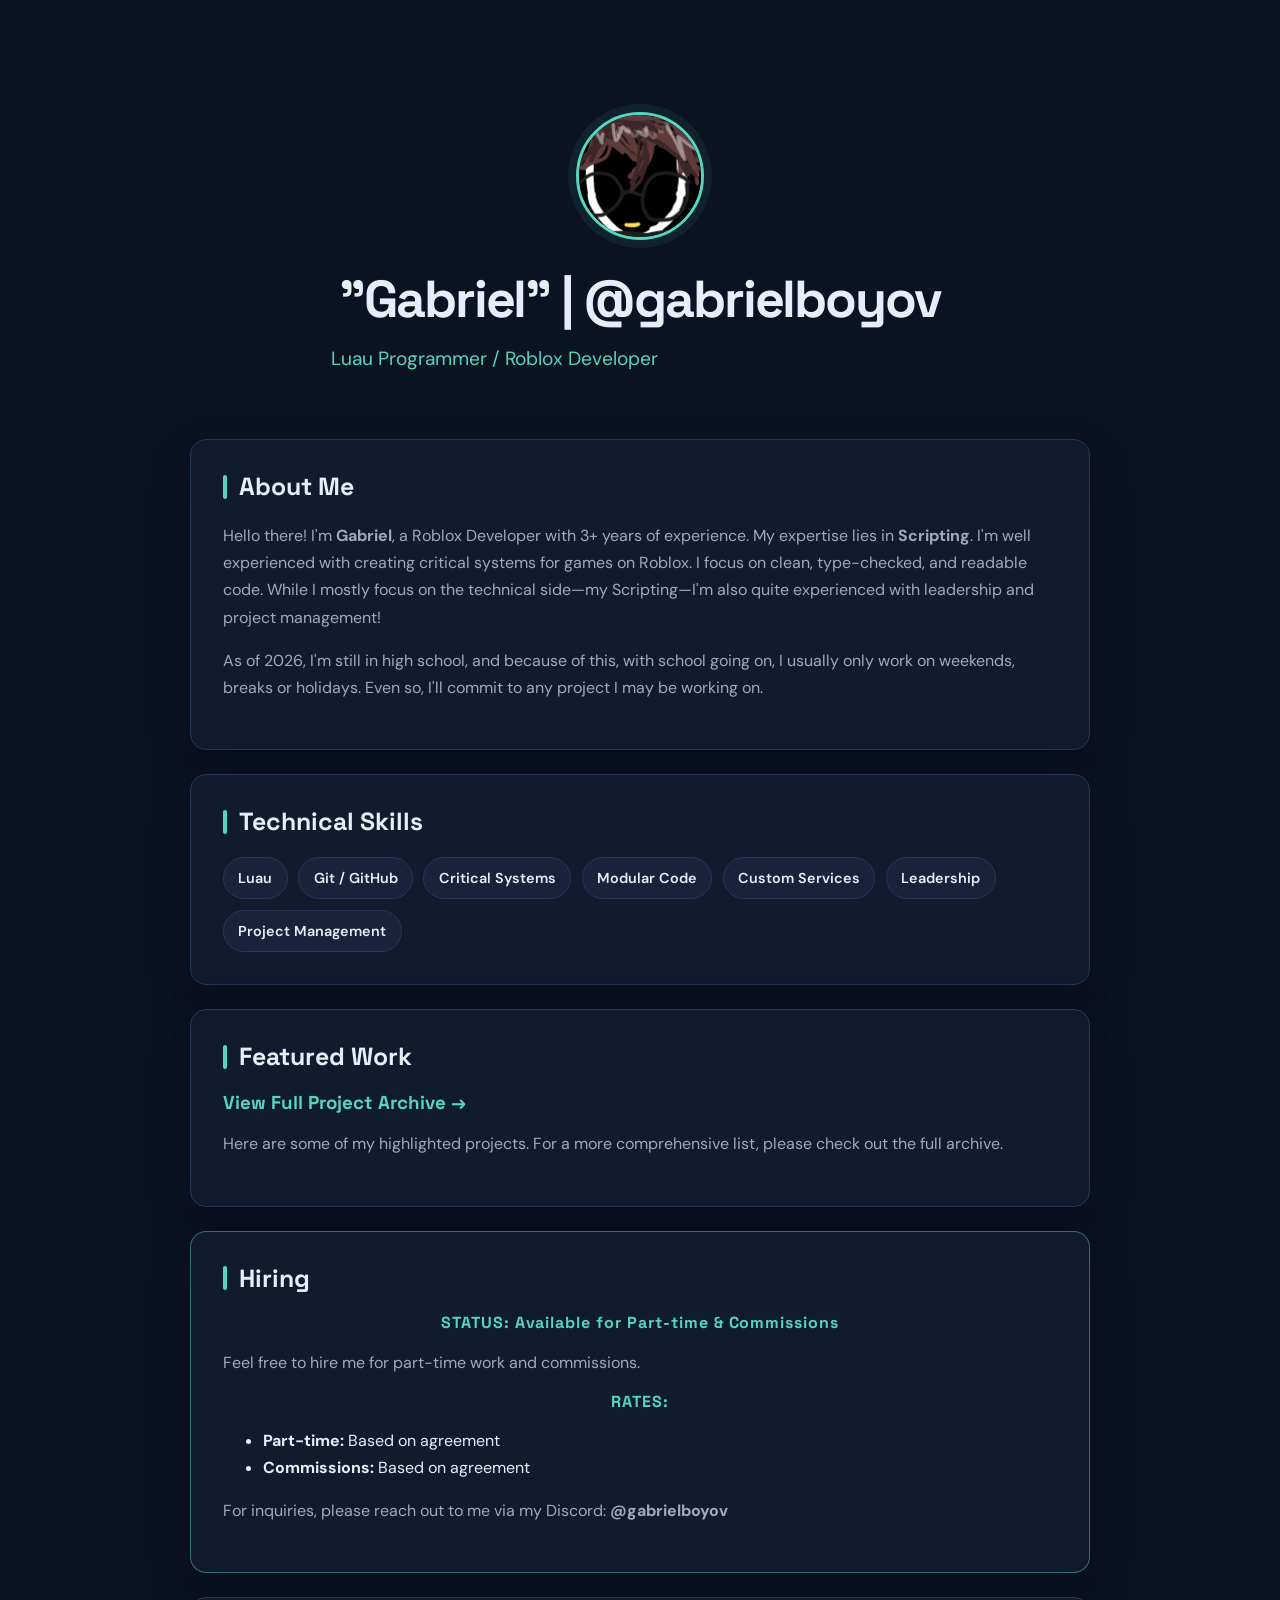
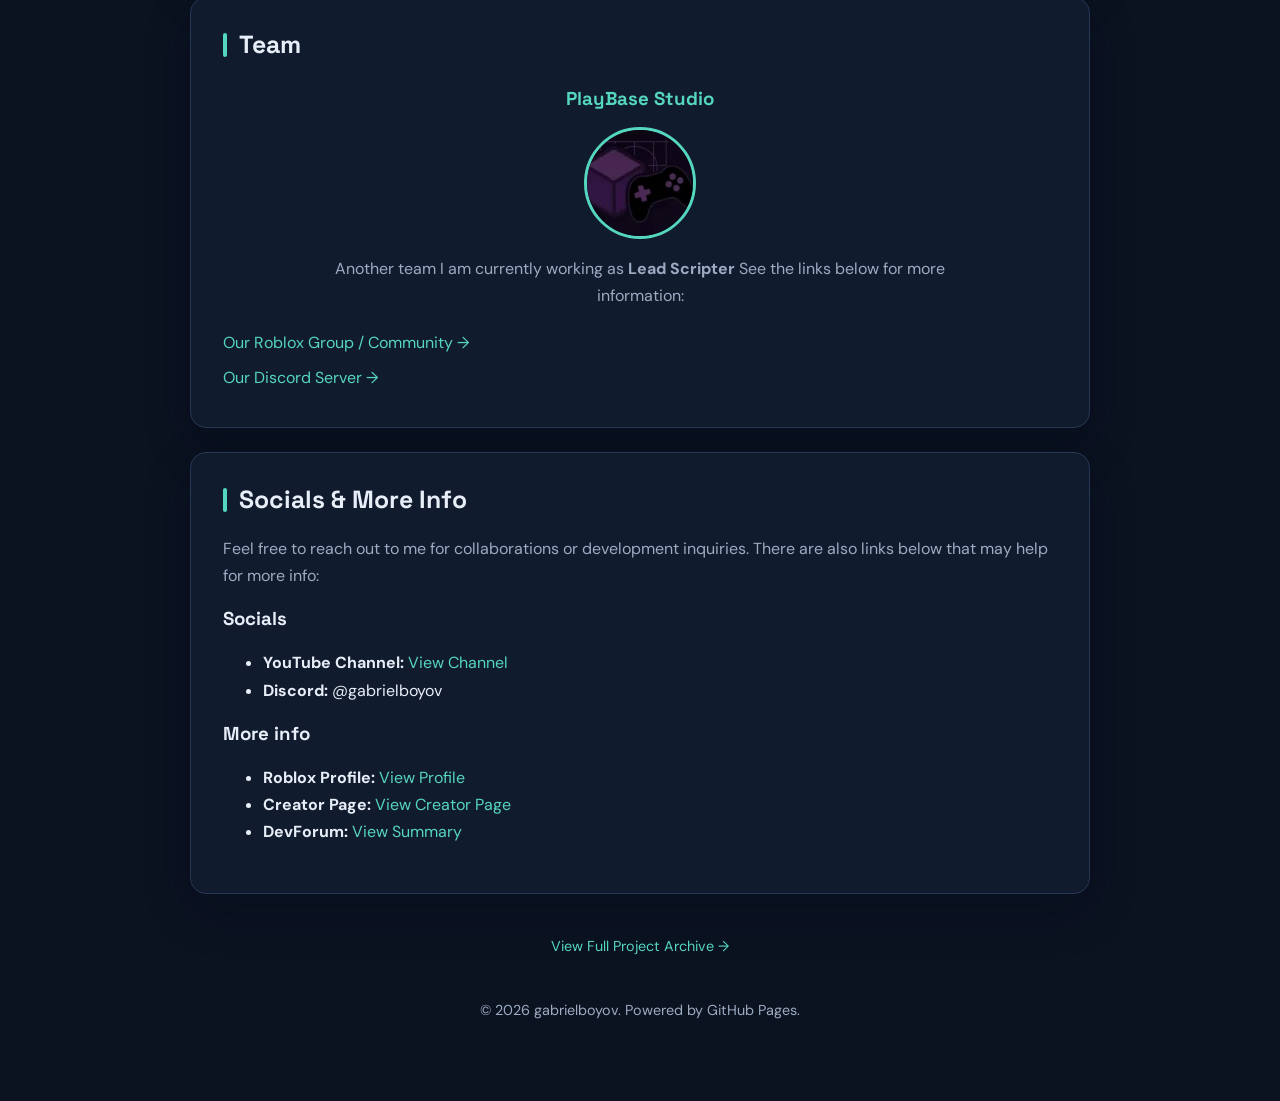
==== commit ca000769: "Removed Corroded Studios" ====
--- a/index.html
+++ b/index.html
@@ -77,7 +77,7 @@
         <!-- Team Section-->
         <section id="team">
             <h2>Team</h2>
-            <h3 class="team-title">Corroded Studios</h3>
+            <!-- <h3 class="team-title">Corroded Studios</h3>
             <img src="images/index/teamlogo.jpg" alt="Logo of Corroded Studios" class="team-logo">
             <p>
                 I am currently working with a dedicated team of developers as their 
@@ -86,7 +86,7 @@
                 See the links below for more information:
             </p>
             <a href="https://www.roblox.com/communities/275804236/Corroded-Studios" target="_blank" rel="noopener noreferrer">Our Roblox Group / Community →</a><br>
-            <a href="https://discord.gg/fhT7tpjUdn" target="_blank" rel="noopener noreferrer">Our Discord Server →</a>
+            <a href="https://discord.gg/fhT7tpjUdn" target="_blank" rel="noopener noreferrer">Our Discord Server →</a> -->
 
             <h3 class="team-title">PlayBase Studio</h3>
             <img src="images/index/teamlogo1.jpeg" alt="Logo of PlayBase Studio" class="team-logo">
